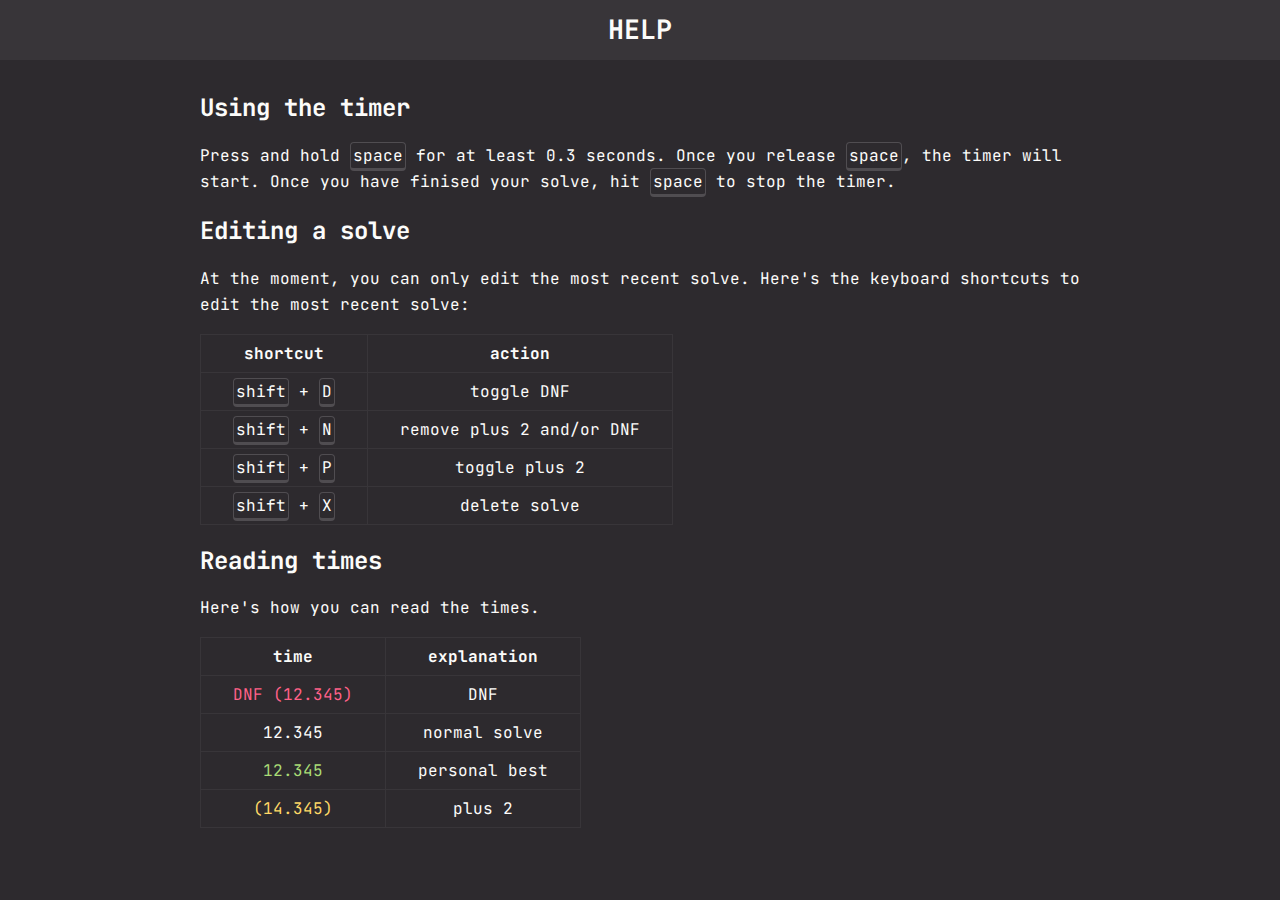
==== help/index.html @ 3b82a532 "Add files via upload" ====
<!DOCTYPE html>
<html lang="en">

<head>
    <meta charset="UTF-8">
    <meta name="viewport" content="width=device-width, initial-scale=1.0">
    <title>cube timer</title>

    <link rel="preconnect" href="https://fonts.googleapis.com">
    <link rel="preconnect" href="https://fonts.gstatic.com" crossorigin>
    <link href="https://fonts.googleapis.com/css2?family=JetBrains+Mono:ital,wght@0,100..800;1,100..800&display=swap"
        rel="stylesheet">

    <link rel="icon" type="image/x-icon" href="IMG/favicon.png">

    <link rel='stylesheet' href='https://cdn-uicons.flaticon.com/2.4.2/uicons-regular-rounded/css/uicons-regular-rounded.css'>
    <link rel="stylesheet" href="../CSS/help.css">
</head>

<body>
    <div id="header">
        <span id="session-name">HELP</span>
    </div>
    <div id="content">
        <h2>Using the timer</h2>
        <p>
            Press and hold <span class="key">space</span> for at least 0.3 seconds. Once you 
            release <span class="key">space</span>, the timer will start. Once you have finised 
            your solve, hit <span class="key">space</span> to stop the timer.
        </p>

        <h2>Editing a solve</h2>
        <p>
            At the moment, you can only edit the most recent solve. Here's the keyboard shortcuts 
            to edit the most recent solve:

            <table>
                <tr><th>shortcut</th><th>action</th></tr>
                <tr><td><span class="key">shift</span> + <span class="key">D</span></td><td>toggle DNF</td></tr>
                <tr><td><span class="key">shift</span> + <span class="key">N</span></td><td>remove plus 2 and/or DNF</td></tr>
                <tr><td><span class="key">shift</span> + <span class="key">P</span></td><td>toggle plus 2</td></tr>
                <tr><td><span class="key">shift</span> + <span class="key">X</span></td><td>delete solve</td></tr>
            </table>
        </p>

        <h2>Reading times</h2>
        <p>
            Here's how you can read the times.

            <table>
                <tr><th>time</th><th>explanation</th></tr>
                <tr><td><span class="dnf">12.345</span></td><td>DNF</td></tr>
                <tr><td><span class="normal">12.345</span></td><td>normal solve</td></tr>
                <tr><td><span class="personal-best">12.345</span></td><td>personal best</td></tr>
                <tr><td><span class="plus-2">14.345</span></td><td>plus 2</td></tr>
            </table>
        </p>
    </div>
</body>
</html>
---- CSS/help.css ----
:root {
    --white: #FCFCFA;
    --red: #FF6188;
    --orange: #FC9867;
    --yellow: #FFD866;
    --green: #A9DC76;
    --blue: #78DCE8;
    --purple: #AB9DF2;

    --black: #2D2A2E;
    --grey: #383539;
    --light-grey: #504D51;
}

body {
    font-family: "JetBrains Mono", monospace;
    font-optical-sizing: auto;
    font-style: normal;

    display: grid;
    grid-template-columns: 1fr;
    grid-template-rows: 60px 1fr;
    grid-column-gap: 0px;
    grid-row-gap: 0px;

    width: 100vw;
    max-width: 100%;

    margin: 0;

    background-color: var(--black);

    color: var(--white);

    overflow-y: hidden;
}

body div {
    padding: 12px;
}

#header {
    grid-area: 1 / 1 / 2 / 4;

    background-color: var(--grey);
}

#header #session-name{
    display: block;

    width: 100%;

    text-align: center;

    margin: 0;

    font-size: 20pt;
    font-weight: 700;
}

#content {
    grid-area: 2 / 1 / 3 / 4;

    background-color: var(--black);

    padding: 12px 200px;

    max-height: calc(100vh - 60px);
}

#content p {
    line-height: calc(12pt + 10px);
}

span.key {
    border:1px solid var(--light-grey);
    border-bottom: 3px solid var(--light-grey);

    border-radius: 4px;

    padding: 2px;

    /* font-size: 12pt; */
}

table {
    text-align: center;

    border-collapse: collapse;
}

table tr th,
table tr td {
    border: 1px solid var(--grey);

    padding: 8px 32px;
}

#content {
    overflow-y: auto;
}

#content::-webkit-scrollbar {
    width: 12px;
}

#content::-webkit-scrollbar-track {
    background: #00000000;
}

#content::-webkit-scrollbar-thumb {
    background-color: var(--grey);
    border-radius: 10px;
    border: 3px solid var(--black);
}

#content::-webkit-scrollbar-thumb:hover {
    background: var(--light-grey);
}

span.neutral {
    color: var(--white);
}

span.dnf {
    color: var(--red);
}

span.dnf::before {
    content: "DNF (";
}

span.dnf::after {
    content: ")";
}

span.plus-2 {
    color: var(--yellow);
}

span.plus-2::before {
    content: "(";
}

span.plus-2::after {
    content: ")";
}

span.personal-best {
    color: var(--green);
}

a {
    color: var(--blue);
}
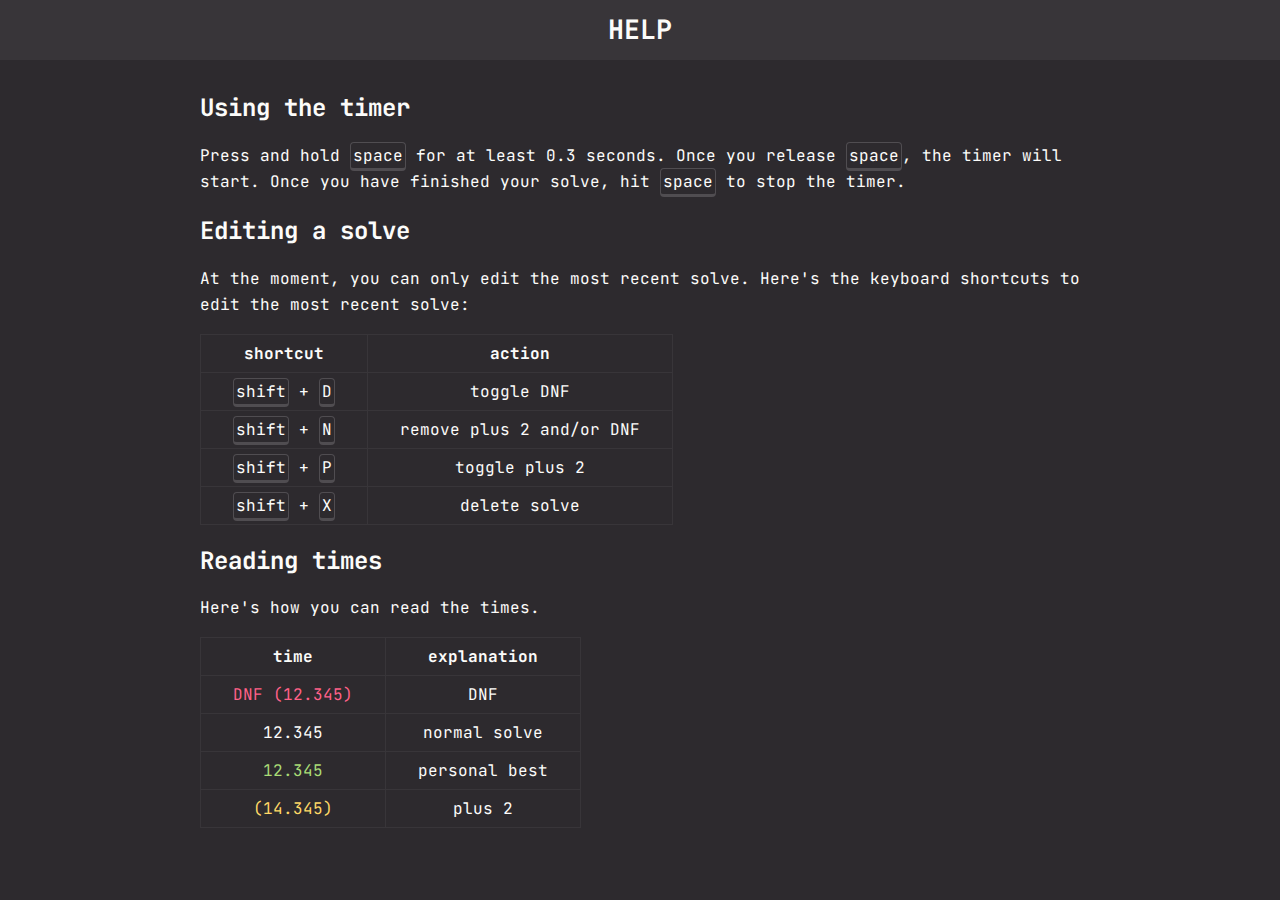
==== commit 686aa505: "typo" ====
--- a/help/index.html
+++ b/help/index.html
@@ -4,7 +4,7 @@
 <head>
     <meta charset="UTF-8">
     <meta name="viewport" content="width=device-width, initial-scale=1.0">
-    <title>cube timer</title>
+    <title>MonoTimer</title>
 
     <link rel="preconnect" href="https://fonts.googleapis.com">
     <link rel="preconnect" href="https://fonts.gstatic.com" crossorigin>
@@ -13,7 +13,8 @@
 
     <link rel="icon" type="image/x-icon" href="IMG/favicon.png">
 
-    <link rel='stylesheet' href='https://cdn-uicons.flaticon.com/2.4.2/uicons-regular-rounded/css/uicons-regular-rounded.css'>
+    <link rel='stylesheet'
+        href='https://cdn-uicons.flaticon.com/2.4.2/uicons-regular-rounded/css/uicons-regular-rounded.css'>
     <link rel="stylesheet" href="../CSS/help.css">
 </head>
 
@@ -24,37 +25,68 @@
     <div id="content">
         <h2>Using the timer</h2>
         <p>
-            Press and hold <span class="key">space</span> for at least 0.3 seconds. Once you 
-            release <span class="key">space</span>, the timer will start. Once you have finised 
+            Press and hold <span class="key">space</span> for at least 0.3 seconds. Once you
+            release <span class="key">space</span>, the timer will start. Once you have finished
             your solve, hit <span class="key">space</span> to stop the timer.
         </p>
 
         <h2>Editing a solve</h2>
         <p>
-            At the moment, you can only edit the most recent solve. Here's the keyboard shortcuts 
+            At the moment, you can only edit the most recent solve. Here's the keyboard shortcuts
             to edit the most recent solve:
 
-            <table>
-                <tr><th>shortcut</th><th>action</th></tr>
-                <tr><td><span class="key">shift</span> + <span class="key">D</span></td><td>toggle DNF</td></tr>
-                <tr><td><span class="key">shift</span> + <span class="key">N</span></td><td>remove plus 2 and/or DNF</td></tr>
-                <tr><td><span class="key">shift</span> + <span class="key">P</span></td><td>toggle plus 2</td></tr>
-                <tr><td><span class="key">shift</span> + <span class="key">X</span></td><td>delete solve</td></tr>
-            </table>
+        <table>
+            <tr>
+                <th>shortcut</th>
+                <th>action</th>
+            </tr>
+            <tr>
+                <td><span class="key">shift</span> + <span class="key">D</span></td>
+                <td>toggle DNF</td>
+            </tr>
+            <tr>
+                <td><span class="key">shift</span> + <span class="key">N</span></td>
+                <td>remove plus 2 and/or DNF</td>
+            </tr>
+            <tr>
+                <td><span class="key">shift</span> + <span class="key">P</span></td>
+                <td>toggle plus 2</td>
+            </tr>
+            <tr>
+                <td><span class="key">shift</span> + <span class="key">X</span></td>
+                <td>delete solve</td>
+            </tr>
+        </table>
         </p>
 
         <h2>Reading times</h2>
         <p>
             Here's how you can read the times.
 
-            <table>
-                <tr><th>time</th><th>explanation</th></tr>
-                <tr><td><span class="dnf">12.345</span></td><td>DNF</td></tr>
-                <tr><td><span class="normal">12.345</span></td><td>normal solve</td></tr>
-                <tr><td><span class="personal-best">12.345</span></td><td>personal best</td></tr>
-                <tr><td><span class="plus-2">14.345</span></td><td>plus 2</td></tr>
-            </table>
+        <table>
+            <tr>
+                <th>time</th>
+                <th>explanation</th>
+            </tr>
+            <tr>
+                <td><span class="dnf">12.345</span></td>
+                <td>DNF</td>
+            </tr>
+            <tr>
+                <td><span class="normal">12.345</span></td>
+                <td>normal solve</td>
+            </tr>
+            <tr>
+                <td><span class="personal-best">12.345</span></td>
+                <td>personal best</td>
+            </tr>
+            <tr>
+                <td><span class="plus-2">14.345</span></td>
+                <td>plus 2</td>
+            </tr>
+        </table>
         </p>
     </div>
 </body>
+
 </html>--- a/CSS/help.css
+++ b/CSS/help.css
@@ -45,7 +45,7 @@
     background-color: var(--grey);
 }
 
-#header #session-name{
+#header #session-name {
     display: block;
 
     width: 100%;
@@ -73,7 +73,7 @@
 }
 
 span.key {
-    border:1px solid var(--light-grey);
+    border: 1px solid var(--light-grey);
     border-bottom: 3px solid var(--light-grey);
 
     border-radius: 4px;
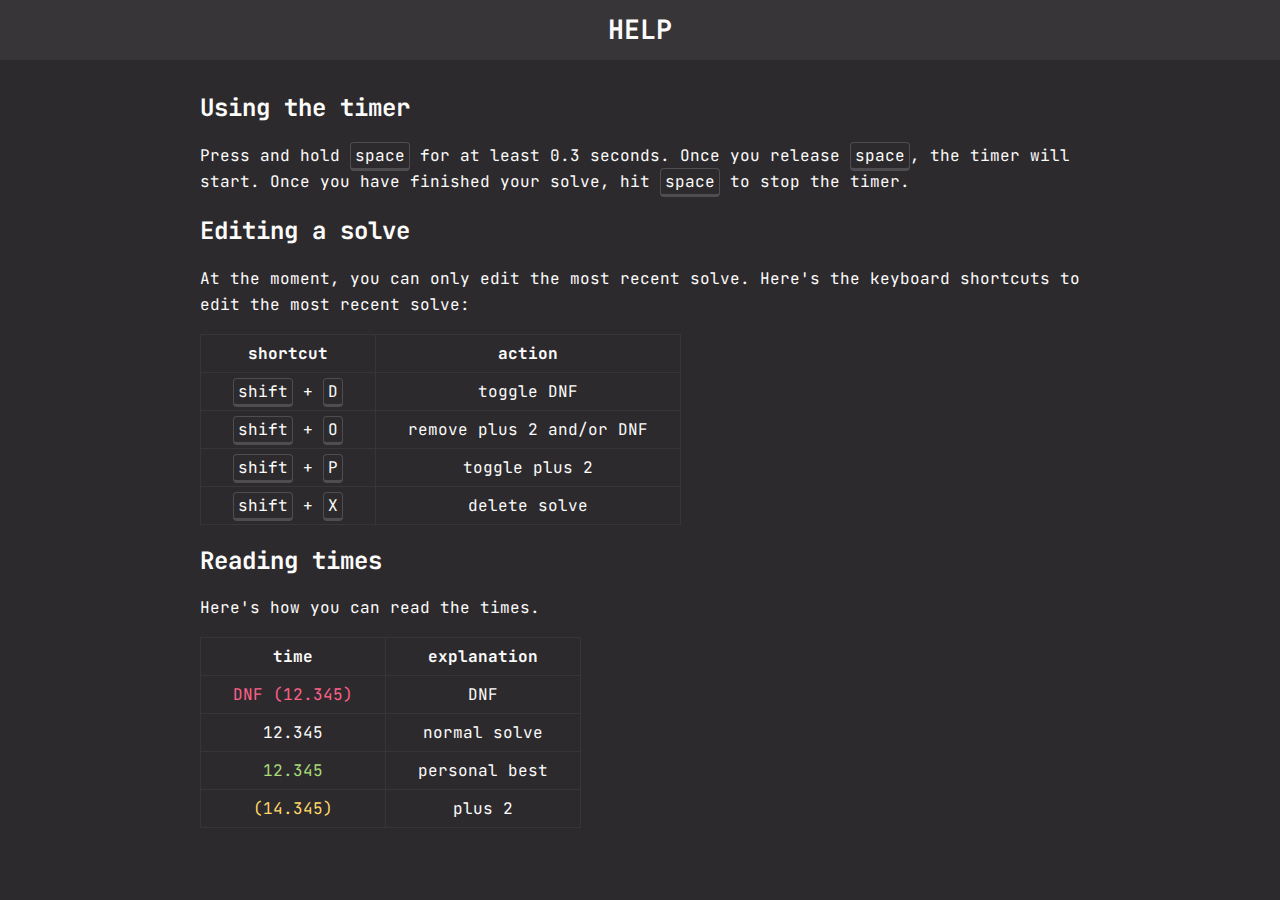
==== commit 623d585a: "localStorage updates all bests now, even when editing/deleting a solve" ====
--- a/help/index.html
+++ b/help/index.html
@@ -11,7 +11,7 @@
     <link href="https://fonts.googleapis.com/css2?family=JetBrains+Mono:ital,wght@0,100..800;1,100..800&display=swap"
         rel="stylesheet">
 
-    <link rel="icon" type="image/x-icon" href="IMG/favicon.png">
+    <link rel="icon" type="image/x-icon" href="../IMG/favicon.png">
 
     <link rel='stylesheet'
         href='https://cdn-uicons.flaticon.com/2.4.2/uicons-regular-rounded/css/uicons-regular-rounded.css'>
@@ -45,7 +45,7 @@
                 <td>toggle DNF</td>
             </tr>
             <tr>
-                <td><span class="key">shift</span> + <span class="key">N</span></td>
+                <td><span class="key">shift</span> + <span class="key">O</span></td>
                 <td>remove plus 2 and/or DNF</td>
             </tr>
             <tr>
--- a/CSS/help.css
+++ b/CSS/help.css
@@ -78,7 +78,7 @@
 
     border-radius: 4px;
 
-    padding: 2px;
+    padding: 2px 4px;
 
     /* font-size: 12pt; */
 }
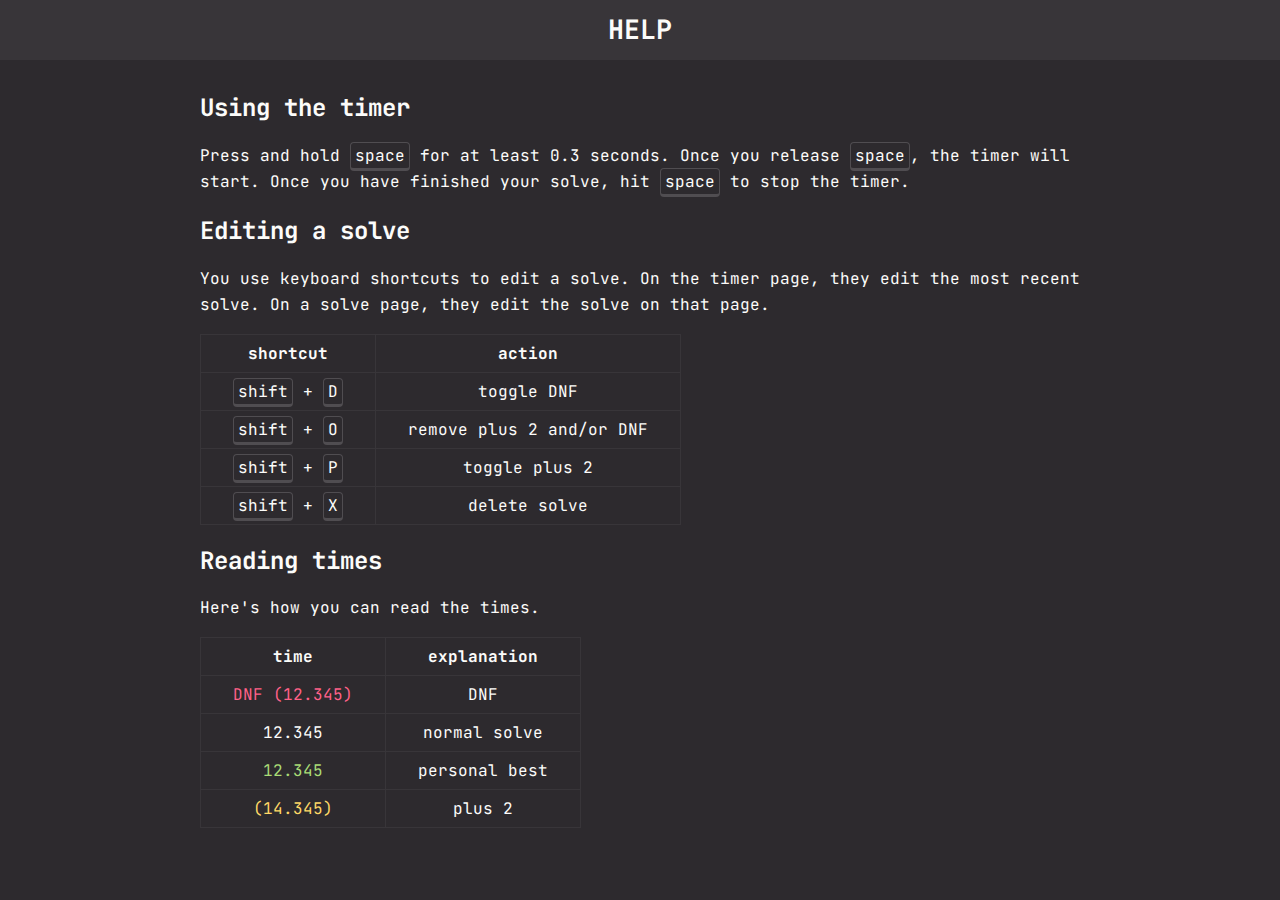
==== commit 7f525aec: "added unique solve pages, meaning you can edit solves individually made editing settings more seamle" ====
--- a/help/index.html
+++ b/help/index.html
@@ -32,8 +32,8 @@
 
         <h2>Editing a solve</h2>
         <p>
-            At the moment, you can only edit the most recent solve. Here's the keyboard shortcuts
-            to edit the most recent solve:
+            You use keyboard shortcuts to edit a solve. On the timer page, they edit the most 
+            recent solve. On a solve page, they edit the solve on that page.
 
         <table>
             <tr>
